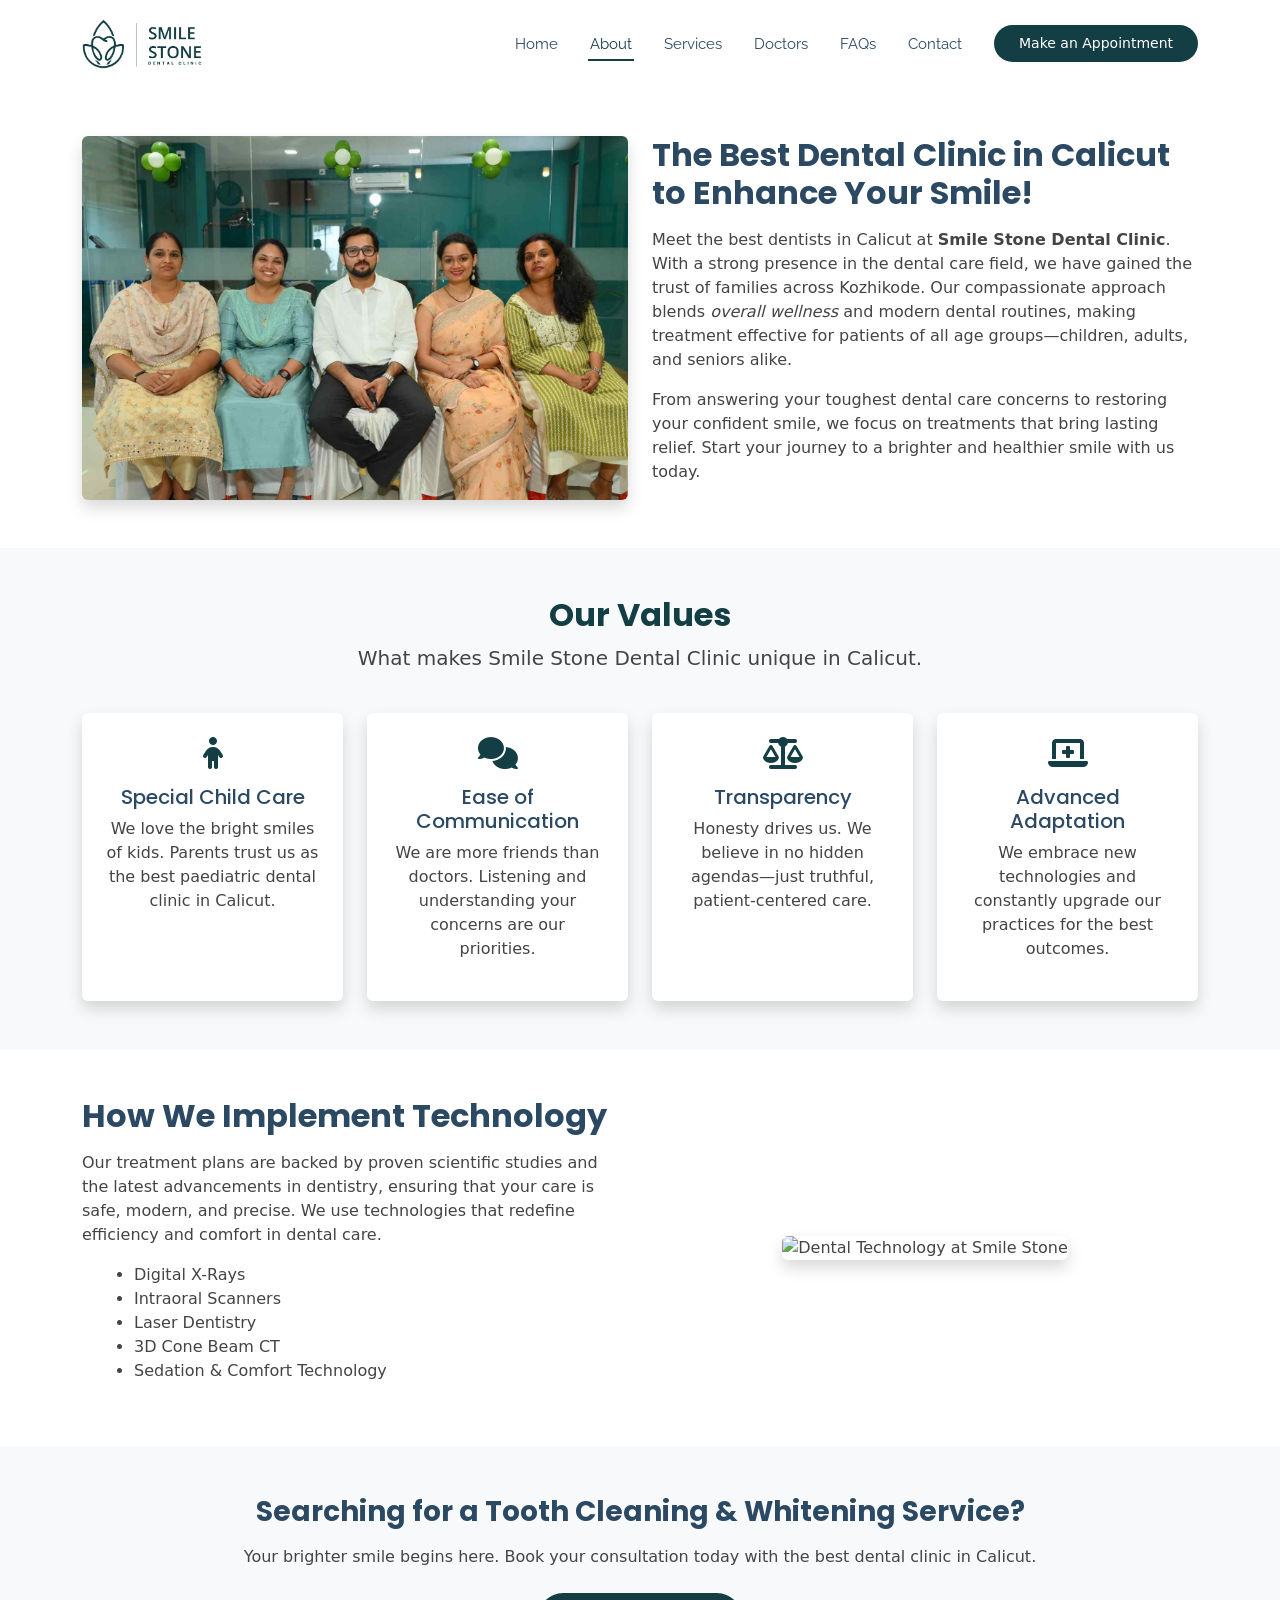
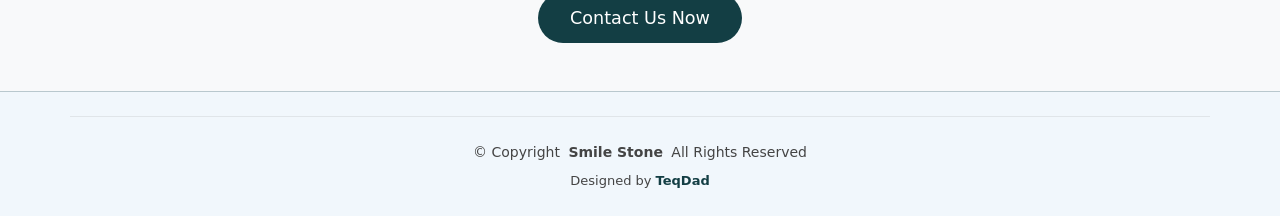
==== about.html @ ece55073 "initial commit" ====
<!DOCTYPE html>
<html lang="en">

<head>
  <title>About Us | Smile Stone Dental Clinic - Best Dentists in Calicut</title>
  <meta charset="utf-8">
  <meta content="width=device-width, initial-scale=1.0" name="viewport">
  <meta name="description"
    content="Smile Stone Dental Clinic in Calicut is the best dental clinic to enhance your smile. Our expert dentists specialize in pediatric dentistry, cosmetic dentistry, root canals, implants, and advanced treatments with modern technology.">
  <meta name="keywords"
    content="Best Dental Clinic in Calicut, Pediatric Dentistry Calicut, Smile Stone Dental Clinic, Dentists in Kozhikode, Cosmetic Dentistry Calicut">

  <!-- Favicons -->
  <link href="assets/img/SMILE STONE LOGO .png" rel="icon">
  <link href="assets/img/SMILE STONE LOGO .png" rel="apple-touch-icon">

  <!-- Fonts -->
  <link href="https://fonts.googleapis.com" rel="preconnect">
  <link href="https://fonts.gstatic.com" rel="preconnect" crossorigin>
  <link
    href="https://fonts.googleapis.com/css2?family=Poppins:wght@300;400;500;600;700&family=Raleway:wght@400;600;700&display=swap"
    rel="stylesheet">

  <!-- Vendor CSS -->
  <link href="assets/vendor/bootstrap/css/bootstrap.min.css" rel="stylesheet">
  <link href="assets/vendor/bootstrap-icons/bootstrap-icons.css" rel="stylesheet">
  <link href="assets/vendor/aos/aos.css" rel="stylesheet">
  <link href="assets/vendor/fontawesome-free/css/all.min.css" rel="stylesheet">
  <link href="assets/vendor/glightbox/css/glightbox.min.css" rel="stylesheet">
  <link href="assets/vendor/swiper/swiper-bundle.min.css" rel="stylesheet">

  <!-- Main CSS -->
  <link href="assets/css/main.css" rel="stylesheet">

</head>

<body class="about-page">

  <!-- Header -->
  <header id="header" class="header sticky-top">
    <div class="branding d-flex align-items-center">
      <div class="container position-relative d-flex align-items-center justify-content-between">
        <a href="index.html" class="logo d-flex align-items-center me-auto">
          <img src="assets/img/SMILESTONELOGOColouredV.jpg" alt="Smile Stone Logo" style="width: 120px; height: auto;">
        </a>
        <nav id="navmenu" class="navmenu">
          <ul>
            <li><a href="index.html">Home</a></li>
            <li><a href="about.html" class="active">About</a></li>
            <li><a href="services.html">Services</a></li>
            <li><a href="doctors.html">Doctors</a></li>
            <li><a href="faq.html">FAQs</a></li>
            <li><a href="contact.html">Contact</a></li>
          </ul>
          <i class="mobile-nav-toggle d-xl-none bi bi-list"></i>
        </nav>
        <a class="cta-btn d-none d-sm-block"
          href="https://practice.hypha.care/branch-catalogue?branch=408&org=365" target="_blank">Make an
          Appointment</a>
      </div>
    </div>
  </header>
  <!-- End Header -->

  <main class="main">

    <!-- About Section -->
    <section id="about" class="about section py-5">
      <div class="container">
        <div class="row gy-4 align-items-center">

          <div class="col-lg-6" data-aos="fade-up" data-aos-delay="100">
            <img src="assets/img/about.jpg" class="img-fluid rounded shadow" alt="About Smile Stone Dental Clinic">
          </div>

          <div class="col-lg-6" data-aos="fade-up" data-aos-delay="200">
            <h2 class="fw-bold mb-3">The Best Dental Clinic in Calicut to Enhance Your Smile!</h2>
            <p>
              Meet the best dentists in Calicut at <b>Smile Stone Dental Clinic</b>. With a strong presence in the dental
              care field, we have gained the trust of families across Kozhikode. Our compassionate approach blends
              <i>overall wellness</i> and modern dental routines, making treatment effective for patients of all age
              groups—children, adults, and seniors alike.
            </p>
            <p>
              From answering your toughest dental care concerns to restoring your confident smile, we focus on treatments
              that bring lasting relief. Start your journey to a brighter and healthier smile with us today.
            </p>
          </div>

        </div>
      </div>
    </section>
    <!-- /About Section -->

    <!-- Our Values -->
    <section id="values" class="values section py-5 bg-light">
      <div class="container">
        <div class="row mb-4 text-center">
          <div class="col-12">
            <h2 class="fw-bold accent-text">Our Values</h2>
            <p class="lead">What makes Smile Stone Dental Clinic unique in Calicut.</p>
          </div>
        </div>

        <div class="row g-4">
          <div class="col-md-6 col-lg-3">
            <div class="p-4 bg-white rounded shadow h-100 text-center">
              <i class="fa-solid fa-child mb-3 fs-2 accent-text"></i>
              <h5>Special Child Care</h5>
              <p>We love the bright smiles of kids. Parents trust us as the best paediatric dental clinic in Calicut.</p>
            </div>
          </div>

          <div class="col-md-6 col-lg-3">
            <div class="p-4 bg-white rounded shadow h-100 text-center">
              <i class="fa-solid fa-comments mb-3 fs-2 accent-text"></i>
              <h5>Ease of Communication</h5>
              <p>We are more friends than doctors. Listening and understanding your concerns are our priorities.</p>
            </div>
          </div>

          <div class="col-md-6 col-lg-3">
            <div class="p-4 bg-white rounded shadow h-100 text-center">
              <i class="fa-solid fa-scale-balanced mb-3 fs-2 accent-text"></i>
              <h5>Transparency</h5>
              <p>Honesty drives us. We believe in no hidden agendas—just truthful, patient-centered care.</p>
            </div>
          </div>

          <div class="col-md-6 col-lg-3">
            <div class="p-4 bg-white rounded shadow h-100 text-center">
              <i class="fa-solid fa-laptop-medical mb-3 fs-2 accent-text"></i>
              <h5>Advanced Adaptation</h5>
              <p>We embrace new technologies and constantly upgrade our practices for the best outcomes.</p>
            </div>
          </div>
        </div>
      </div>
    </section>
    <!-- /Our Values -->

    <!-- Technology Section -->
    <section id="technology" class="technology section py-5">
      <div class="container">
        <div class="row align-items-center">
          <div class="col-lg-6" data-aos="fade-right">
            <h2 class="fw-bold mb-3">How We Implement Technology</h2>
            <p>
              Our treatment plans are backed by proven scientific studies and the latest advancements in dentistry,
              ensuring that your care is safe, modern, and precise. We use technologies that redefine efficiency and
              comfort in dental care.
            </p>
            <ul style="list-style-type: disc; margin-left:20px;">
              <li>Digital X-Rays</li>
              <li>Intraoral Scanners</li>
              <li>Laser Dentistry</li>
              <li>3D Cone Beam CT</li>
              <li>Sedation & Comfort Technology</li>
            </ul>
          </div>
          <div class="col-lg-6 text-center" data-aos="fade-left">
            <img src="assets/img/technology-dentistry.jpg" class="img-fluid rounded shadow"
              alt="Dental Technology at Smile Stone">
          </div>
        </div>
      </div>
    </section>
    <!-- /Technology Section -->

    <!-- CTA -->
    <section id="cta" class="cta section bg-light py-5 text-center">
      <div class="container">
        <h3 class="fw-bold mb-3">Searching for a Tooth Cleaning & Whitening Service?</h3>
        <p class="mb-4">Your brighter smile begins here. Book your consultation today with the best dental clinic in Calicut.</p>
        <a href="contact.html" class="btn hero-btn btn-lg">Contact Us Now</a>
      </div>
    </section>
    <!-- /CTA -->

  </main>

  <!-- Footer -->
  <footer id="footer" class="footer light-background">
    <div class="container copyright text-center mt-4">
      <p>© <span>Copyright</span> <strong class="px-1 sitename">Smile Stone</strong> <span>All Rights Reserved</span>
      </p>
      <div class="credits">Designed by <a href="https://teqdad.com/" target="_blank"><b>TeqDad</b></a></div>
    </div>
  </footer>

  <!-- Vendor JS -->
  <script src="assets/vendor/bootstrap/js/bootstrap.bundle.min.js"></script>
  <script src="assets/vendor/aos/aos.js"></script>
  <script src="assets/vendor/glightbox/js/glightbox.min.js"></script>
  <script src="assets/vendor/swiper/swiper-bundle.min.js"></script>
  <script src="assets/js/main.js"></script>

</body>

</html>
---- assets/css/main.css ----
/**
* Template Name: Smile_Stone
* Author: https://teqdad.com/

*/

/* Fonts */
:root {
  --default-font: "Roboto",  system-ui, -apple-system, "Segoe UI", Roboto, "Helvetica Neue", Arial, "Noto Sans", "Liberation Sans", sans-serif, "Apple Color Emoji", "Segoe UI Emoji", "Segoe UI Symbol", "Noto Color Emoji";
  --heading-font: "Poppins",  sans-serif;
  --nav-font: "Raleway",  sans-serif;
}

/* Global Colors - The following color variables are used throughout the website. Updating them here will change the color scheme of the entire website */
:root { 
  --background-color: #ffffff; /* Background color for the entire website, including individual sections */
  --default-color: #444444; /* Default color used for the majority of the text content across the entire website */
  --heading-color: #2c4964; /* Color for headings, subheadings and title throughout the website */
  --accent-color: #133e44; /* Accent color that represents your brand on the website. It's used for buttons, links, and other elements that need to stand out */
  --surface-color: #ffffff; /* The surface color is used as a background of boxed elements within sections, such as cards, icon boxes, or other elements that require a visual separation from the global background. */
  --contrast-color: #ffffff; /* Contrast color for text, ensuring readability against backgrounds of accent, heading, or default colors. */
}

/* Nav Menu Colors - The following color variables are used specifically for the navigation menu. They are separate from the global colors to allow for more customization options */
:root {
  --nav-color: #2c4964;  /* The default color of the main navmenu links */
  --nav-hover-color: #133e44; /* Applied to main navmenu links when they are hovered over or active */
  --nav-mobile-background-color: #ffffff; /* Used as the background color for mobile navigation menu */
  --nav-dropdown-background-color: #ffffff; /* Used as the background color for dropdown items that appear when hovering over primary navigation items */
  --nav-dropdown-color: #2c4964; /* Used for navigation links of the dropdown items in the navigation menu. */
  --nav-dropdown-hover-color: #133e44; /* Similar to --nav-hover-color, this color is applied to dropdown navigation links when they are hovered over. */
}

/* Color Presets - These classes override global colors when applied to any section or element, providing reuse of the sam color scheme. */

.light-background {
  --background-color: #f1f7fc;
  --surface-color: #ffffff;
}

.dark-background {
  --background-color: #060606;
  --default-color: #ffffff;
  --heading-color: #ffffff;
  --surface-color: #252525;
  --contrast-color: #ffffff;
}

/* Smooth scroll */
:root {
  scroll-behavior: smooth;
}

/*--------------------------------------------------------------
# General Styling & Shared Classes
--------------------------------------------------------------*/
body {
  color: var(--default-color);
  background-color: var(--background-color);
  font-family: var(--default-font);
}

a {
  color: var(--accent-color);
  text-decoration: none;
  transition: 0.3s;
}

a:hover {
  color: color-mix(in srgb, var(--accent-color), transparent 25%);
  text-decoration: none;
}

h1,
h2,
h3,
h4,
h5,
h6 {
  color: var(--heading-color);
  font-family: var(--heading-font);
}

/* Pulsating Play Button
------------------------------*/
.pulsating-play-btn {
  width: 94px;
  height: 94px;
  background: radial-gradient(var(--accent-color) 50%, color-mix(in srgb, var(--accent-color), transparent 75%) 52%);
  border-radius: 50%;
  display: block;
  position: relative;
  overflow: hidden;
}

.pulsating-play-btn:before {
  content: "";
  position: absolute;
  width: 120px;
  height: 120px;
  animation-delay: 0s;
  animation: pulsate-play-btn 2s;
  animation-direction: forwards;
  animation-iteration-count: infinite;
  animation-timing-function: steps;
  opacity: 1;
  border-radius: 50%;
  border: 5px solid color-mix(in srgb, var(--accent-color), transparent 30%);
  top: -15%;
  left: -15%;
  background: rgba(198, 16, 0, 0);
}

.pulsating-play-btn:after {
  content: "";
  position: absolute;
  left: 50%;
  top: 50%;
  transform: translateX(-40%) translateY(-50%);
  width: 0;
  height: 0;
  border-top: 10px solid transparent;
  border-bottom: 10px solid transparent;
  border-left: 15px solid #fff;
  z-index: 100;
  transition: all 400ms cubic-bezier(0.55, 0.055, 0.675, 0.19);
}

.pulsating-play-btn:hover:before {
  content: "";
  position: absolute;
  left: 50%;
  top: 50%;
  transform: translateX(-40%) translateY(-50%);
  width: 0;
  height: 0;
  border: none;
  border-top: 10px solid transparent;
  border-bottom: 10px solid transparent;
  border-left: 15px solid #fff;
  z-index: 200;
  animation: none;
  border-radius: 0;
}

.pulsating-play-btn:hover:after {
  border-left: 15px solid var(--accent-color);
  transform: scale(20);
}

@keyframes pulsate-play-btn {
  0% {
    transform: scale(0.6, 0.6);
    opacity: 1;
  }

  100% {
    transform: scale(1, 1);
    opacity: 0;
  }
}

/* PHP Email Form Messages
------------------------------*/
.php-email-form .error-message {
  display: none;
  background: #df1529;
  color: #ffffff;
  text-align: left;
  padding: 15px;
  margin-bottom: 24px;
  font-weight: 600;
}

.php-email-form .sent-message {
  display: none;
  color: #ffffff;
  background: #059652;
  text-align: center;
  padding: 15px;
  margin-bottom: 24px;
  font-weight: 600;
}

.php-email-form .loading {
  display: none;
  background: var(--surface-color);
  text-align: center;
  padding: 15px;
  margin-bottom: 24px;
}

.php-email-form .loading:before {
  content: "";
  display: inline-block;
  border-radius: 50%;
  width: 24px;
  height: 24px;
  margin: 0 10px -6px 0;
  border: 3px solid var(--accent-color);
  border-top-color: var(--surface-color);
  animation: php-email-form-loading 1s linear infinite;
}

@keyframes php-email-form-loading {
  0% {
    transform: rotate(0deg);
  }

  100% {
    transform: rotate(360deg);
  }
}

/*--------------------------------------------------------------
# Global Header
--------------------------------------------------------------*/
.header {
  color: var(--default-color);
  transition: all 0.5s;
  z-index: 997;
  background-color: var(--background-color);
}

.header .topbar {
  background-color: var(--accent-color);
  height: 40px;
  padding: 0;
  font-size: 14px;
  transition: all 0.5s;
}

.header .topbar .contact-info i {
  font-style: normal;
  color: var(--contrast-color);
}

.header .topbar .contact-info i a,
.header .topbar .contact-info i span {
  padding-left: 5px;
  color: var(--contrast-color);
}

@media (max-width: 575px) {

  .header .topbar .contact-info i a,
  .header .topbar .contact-info i span {
    font-size: 13px;
  }
}

.header .topbar .contact-info i a {
  line-height: 0;
  transition: 0.3s;
}

.header .topbar .contact-info i a:hover {
  color: var(--contrast-color);
  text-decoration: underline;
}

.header .topbar .social-links a {
  color: color-mix(in srgb, var(--contrast-color), transparent 40%);
  line-height: 0;
  transition: 0.3s;
  margin-left: 20px;
}

.header .topbar .social-links a:hover {
  color: var(--contrast-color);
}

.header .branding {
  min-height: 60px;
  padding: 10px 0;/
}

.header .logo {
  line-height: 1;
}

.header .logo img {
  max-height: auto;
  margin-right: 8px;
}

.header .logo h1 {
  font-size: 30px;
  margin: 0;
  font-weight: 700;
  color: var(--heading-color);
}

.header .cta-btn,
.header .cta-btn:focus {
  color: var(--contrast-color);
  background: var(--accent-color);
  font-size: 14px;
  padding: 8px 25px;
  margin: 0 0 0 30px;
  border-radius: 50px;
  transition: 0.3s;
}

.header .cta-btn:hover,
.header .cta-btn:focus:hover {
  color: var(--contrast-color);
  background: color-mix(in srgb, var(--accent-color), transparent 15%);
}

@media (max-width: 1200px) {
  .header .logo {
    order: 1;
  }

  .header .cta-btn {
    order: 2;
    margin: 0 15px 0 0;
    padding: 6px 15px;
  }

  .header .navmenu {
    order: 3;
  }
}

@media (max-width: 768px) {
  .mobile-fixed-btn {
    position: fixed;
    left: 10px;
    bottom: 20px;
    z-index: 1000;
    background-color: #ff5722; /* Change to match your theme */
    color: white;
    padding: 10px 20px;
    border-radius: 5px;
    text-align: center;
    font-weight: bold;
    box-shadow: 0 4px 6px rgba(0, 0, 0, 0.2);
  }
}

.scrolled .header {
  box-shadow: 0px 0 18px rgba(0, 0, 0, 0.1);
}

.scrolled .header .topbar {
  height: 0;
  visibility: hidden;
  overflow: hidden;
}

/*--------------------------------------------------------------
# Navigation Menu
--------------------------------------------------------------*/
/* Desktop Navigation */
@media (min-width: 1200px) {
  .navmenu {
    padding: 0;
  }

  .navmenu ul {
    margin: 0;
    padding: 0;
    display: flex;
    list-style: none;
    align-items: center;
  }

  .navmenu li {
    position: relative;
  }

  .navmenu>ul>li {
    white-space: nowrap;
    padding: 15px 14px;
  }

  .navmenu>ul>li:last-child {
    padding-right: 0;
  }

  .navmenu a,
  .navmenu a:focus {
    color: var(--nav-color);
    font-size: 15px;
    padding: 0 2px;
    font-family: var(--nav-font);
    font-weight: 400;
    display: flex;
    align-items: center;
    justify-content: space-between;
    white-space: nowrap;
    transition: 0.3s;
    position: relative;
  }

  .navmenu a i,
  .navmenu a:focus i {
    font-size: 12px;
    line-height: 0;
    margin-left: 5px;
    transition: 0.3s;
  }

  .navmenu>ul>li>a:before {
    content: "";
    position: absolute;
    width: 100%;
    height: 2px;
    bottom: -6px;
    left: 0;
    background-color: var(--nav-hover-color);
    visibility: hidden;
    width: 0px;
    transition: all 0.3s ease-in-out 0s;
  }

  .navmenu a:hover:before,
  .navmenu li:hover>a:before,
  .navmenu .active:before {
    visibility: visible;
    width: 100%;
  }

  .navmenu li:hover>a,
  .navmenu .active,
  .navmenu .active:focus {
    color: var(--nav-hover-color);
  }

  .navmenu .dropdown ul {
    margin: 0;
    padding: 10px 0;
    background: var(--nav-dropdown-background-color);
    display: block;
    position: absolute;
    visibility: hidden;
    left: 14px;
    top: 130%;
    opacity: 0;
    transition: 0.3s;
    border-radius: 4px;
    z-index: 99;
    box-shadow: 0px 0px 30px rgba(0, 0, 0, 0.1);
  }

  .navmenu .dropdown ul li {
    min-width: 200px;
  }

  .navmenu .dropdown ul a {
    padding: 10px 20px;
    font-size: 15px;
    text-transform: none;
    color: var(--nav-dropdown-color);
  }

  .navmenu .dropdown ul a i {
    font-size: 12px;
  }

  .navmenu .dropdown ul a:hover,
  .navmenu .dropdown ul .active:hover,
  .navmenu .dropdown ul li:hover>a {
    color: var(--nav-dropdown-hover-color);
  }

  .navmenu .dropdown:hover>ul {
    opacity: 1;
    top: 100%;
    visibility: visible;
  }

  .navmenu .dropdown .dropdown ul {
    top: 0;
    left: -90%;
    visibility: hidden;
  }

  .navmenu .dropdown .dropdown:hover>ul {
    opacity: 1;
    top: 0;
    left: -100%;
    visibility: visible;
  }
}

/* Mobile Navigation */
@media (max-width: 1199px) {
  .mobile-nav-toggle {
    color: var(--nav-color);
    font-size: 28px;
    line-height: 0;
    margin-right: 10px;
    cursor: pointer;
    transition: color 0.3s;
  }

  .navmenu {
    padding: 0;
    z-index: 9997;
  }

  .navmenu ul {
    display: none;
    list-style: none;
    position: absolute;
    inset: 60px 20px 20px 20px;
    padding: 10px 0;
    margin: 0;
    border-radius: 6px;
    background-color: var(--nav-mobile-background-color);
    border: 1px solid color-mix(in srgb, var(--default-color), transparent 90%);
    box-shadow: none;
    overflow-y: auto;
    transition: 0.3s;
    z-index: 9998;
  }

  .navmenu a,
  .navmenu a:focus {
    color: var(--nav-dropdown-color);
    padding: 10px 20px;
    font-family: var(--nav-font);
    font-size: 17px;
    font-weight: 500;
    display: flex;
    align-items: center;
    justify-content: space-between;
    white-space: nowrap;
    transition: 0.3s;
  }

  .navmenu a i,
  .navmenu a:focus i {
    font-size: 12px;
    line-height: 0;
    margin-left: 5px;
    width: 30px;
    height: 30px;
    display: flex;
    align-items: center;
    justify-content: center;
    border-radius: 50%;
    transition: 0.3s;
    background-color: color-mix(in srgb, var(--accent-color), transparent 90%);
  }

  .navmenu a i:hover,
  .navmenu a:focus i:hover {
    background-color: var(--accent-color);
    color: var(--contrast-color);
  }

  .navmenu a:hover,
  .navmenu .active,
  .navmenu .active:focus {
    color: var(--nav-dropdown-hover-color);
  }

  .navmenu .active i,
  .navmenu .active:focus i {
    background-color: var(--accent-color);
    color: var(--contrast-color);
    transform: rotate(180deg);
  }

  .navmenu .dropdown ul {
    position: static;
    display: none;
    z-index: 99;
    padding: 10px 0;
    margin: 10px 20px;
    background-color: var(--nav-dropdown-background-color);
    transition: all 0.5s ease-in-out;
  }

  .navmenu .dropdown ul ul {
    background-color: rgba(33, 37, 41, 0.1);
  }

  .navmenu .dropdown>.dropdown-active {
    display: block;
    background-color: rgba(33, 37, 41, 0.03);
  }

  .mobile-nav-active {
    overflow: hidden;
  }

  .mobile-nav-active .mobile-nav-toggle {
    color: #fff;
    position: absolute;
    font-size: 32px;
    top: 15px;
    right: 15px;
    margin-right: 0;
    z-index: 9999;
  }

  .mobile-nav-active .navmenu {
    position: fixed;
    overflow: hidden;
    inset: 0;
    background: rgba(33, 37, 41, 0.8);
    transition: 0.3s;
  }

  .mobile-nav-active .navmenu>ul {
    display: block;
  }
}

/*--------------------------------------------------------------
# Global Footer
--------------------------------------------------------------*/
.footer {
  color: var(--default-color);
  background-color: var(--background-color);
  border-top: 1px solid color-mix(in srgb, var(--accent-color), transparent 75%);
  font-size: 14px;
  position: relative;
}

.footer .footer-top {
  padding-top: 50px;
}

.footer .footer-about .logo {
  line-height: 1;
  margin-bottom: 25px;
}

.footer .footer-about .logo img {
  max-height: 40px;
  margin-right: 6px;
}

.footer .footer-about .logo span {
  color: var(--heading-color);
  font-family: var(--heading-font);
  font-size: 26px;
  font-weight: 700;
  letter-spacing: 1px;
}

.footer .footer-about p {
  font-size: 14px;
  font-family: var(--heading-font);
}

.footer .social-links a {
  display: flex;
  align-items: center;
  justify-content: center;
  width: 40px;
  height: 40px;
  border-radius: 50%;
  border: 1px solid color-mix(in srgb, var(--default-color), transparent 50%);
  font-size: 16px;
  color: color-mix(in srgb, var(--default-color), transparent 20%);
  margin-right: 10px;
  transition: 0.3s;
}

.footer .social-links a:hover {
  color: var(--accent-color);
  border-color: var(--accent-color);
}

.footer h4 {
  font-size: 16px;
  font-weight: bold;
  position: relative;
  padding-bottom: 12px;
}

.footer .footer-links {
  margin-bottom: 30px;
}

.footer .footer-links ul {
  list-style: none;
  padding: 0;
  margin: 0;
}

.footer .footer-links ul i {
  padding-right: 2px;
  font-size: 12px;
  line-height: 0;
}

.footer .footer-links ul li {
  padding: 10px 0;
  display: flex;
  align-items: center;
}

.footer .footer-links ul li:first-child {
  padding-top: 0;
}

.footer .footer-links ul a {
  color: color-mix(in srgb, var(--default-color), transparent 30%);
  display: inline-block;
  line-height: 1;
}

.footer .footer-links ul a:hover {
  color: var(--accent-color);
}

.footer .footer-contact p {
  margin-bottom: 5px;
}

.footer .copyright {
  padding-top: 25px;
  padding-bottom: 25px;
  border-top: 1px solid color-mix(in srgb, var(--default-color), transparent 90%);
}

.footer .copyright p {
  margin-bottom: 0;
}

.footer .credits {
  margin-top: 8px;
  font-size: 13px;
}

/*--------------------------------------------------------------
# Preloader
--------------------------------------------------------------*/
#preloader {
  position: fixed;
  inset: 0;
  z-index: 999999;
  overflow: hidden;
  background: var(--background-color);
  transition: all 0.6s ease-out;
}

#preloader:before {
  content: "";
  position: fixed;
  top: calc(50% - 30px);
  left: calc(50% - 30px);
  border: 6px solid #ffffff;
  border-color: var(--accent-color) transparent var(--accent-color) transparent;
  border-radius: 50%;
  width: 60px;
  height: 60px;
  animation: animate-preloader 1.5s linear infinite;
}

@keyframes animate-preloader {
  0% {
    transform: rotate(0deg);
  }

  100% {
    transform: rotate(360deg);
  }
}

/*--------------------------------------------------------------
# Scroll Top Button
--------------------------------------------------------------*/
.scroll-top {
  position: fixed;
  visibility: hidden;
  opacity: 0;
  right: 15px;
  bottom: 15px;
  z-index: 99999;
  background-color: var(--accent-color);
  width: 40px;
  height: 40px;
  border-radius: 4px;
  transition: all 0.4s;
}

.scroll-top i {
  font-size: 24px;
  color: var(--contrast-color);
  line-height: 0;
}

.scroll-top:hover {
  background-color: color-mix(in srgb, var(--accent-color), transparent 20%);
  color: var(--contrast-color);
}

.scroll-top.active {
  visibility: visible;
  opacity: 1;
}

/*--------------------------------------------------------------
# Disable aos animation delay on mobile devices
--------------------------------------------------------------*/
@media screen and (max-width: 768px) {
  [data-aos-delay] {
    transition-delay: 0 !important;
  }
}

/* flaoting section */
.floating-button {
  position: fixed;
  bottom: 15px;
  right: 20px;
  background: linear-gradient(45deg, #4c7474, #133e44) !important;
  color: white;
  padding: 12px 20px;
  border-radius: 30px;
  box-shadow: 0px 4px 6px rgba(0, 0, 0, 0.2);
  text-decoration: none;
  font-size: 14px;
  font-weight: bold;
  display: none;
  z-index: 1000;
}



.floating-button:focus,
.floating-button:active,
.floating-button:hover {
  color: white !important;
}


@media screen and (max-width: 768px) {
  .floating-button {
    display: block;
  }
}

/*--------------------------------------------------------------
# Global Page Titles & Breadcrumbs
--------------------------------------------------------------*/
.page-title {
  color: var(--default-color);
  background-color: var(--background-color);
  position: relative;
}

.page-title .heading {
  padding: 80px 0;
  border-top: 1px solid color-mix(in srgb, var(--accent-color), transparent 80%);
}

.page-title .heading h1 {
  font-size: 38px;
  font-weight: 700;
}

.page-title nav {
  background-color: color-mix(in srgb, var(--accent-color), transparent 94%);
  padding: 20px 0;
}

.page-title nav ol {
  display: flex;
  flex-wrap: wrap;
  list-style: none;
  margin: 0;
  font-size: 16px;
  font-weight: 600;
}

.page-title nav ol li+li {
  padding-left: 10px;
}

.page-title nav ol li+li::before {
  content: "/";
  display: inline-block;
  padding-right: 10px;
  color: color-mix(in srgb, var(--default-color), transparent 70%);
}

/*--------------------------------------------------------------
# Global Sections
--------------------------------------------------------------*/
section,
.section {
  color: var(--default-color);
  background-color: var(--background-color);
  padding: 60px 0;
  scroll-margin-top: 72px;
  overflow: clip;
}

@media (max-width: 1199px) {

  section,
  .section {
    scroll-margin-top: 60px;
  }
}

/*--------------------------------------------------------------
# Global Section Titles
--------------------------------------------------------------*/
.section-title {
  text-align: center;
  padding-bottom: 60px;
  position: relative;
}

.section-title h2 {
  font-size: 32px;
  font-weight: 500;
  margin-bottom: 20px;
  padding-bottom: 20px;
  position: relative;
}

.section-title h2:before {
  content: "";
  position: absolute;
  display: block;
  width: 160px;
  height: 1px;
  background: color-mix(in srgb, var(--default-color), transparent 60%);
  left: 0;
  right: 0;
  bottom: 1px;
  margin: auto;
}

.section-title h2::after {
  content: "";
  position: absolute;
  display: block;
  width: 60px;
  height: 3px;
  background: var(--accent-color);
  left: 0;
  right: 0;
  bottom: 0;
  margin: auto;
}

.section-title p {
  margin-bottom: 0;
}

/*--------------------------------------------------------------
# Hero Section
/*--------------------------------------------------------------
# Hero Section (New Layout, Green Accent)
--------------------------------------------------------------*/
.hero {
  width: 100%;
  min-height: calc(100vh - 112px);
  padding: 80px 0;
  display: flex;
  align-items: center;
  justify-content: center;
  position: relative;
  overflow: hidden;
  background-color: var(--background-color);
}

.hero img {
  position: static;
  width: 100%;
  height: auto;
  object-fit: contain;
  z-index: 1;
  display: block;
}

.hero .container {
  z-index: 3;
}

.hero .welcome h2 {
  margin: 0 0 10px 0;
  font-size: 2.5rem;
  font-weight: 700;
  color: var(--contrast-color);
  background: var(--accent-color);
  padding: 0.5rem 1rem;
  border-radius: 8px;
  display: inline-block;
}

.hero .welcome h3 {
  font-size: 2rem;
  font-weight: 600;
  margin-bottom: 18px;
  color: var(--contrast-color);
  background: var(--accent-color);
  padding: 0.4rem 1rem;
  border-radius: 8px;
  display: inline-block;
}

.hero .welcome p {
  font-size: 1.35rem;
  margin-bottom: 24px;
}

.hero-btn {
  background: var(--accent-color);
  color: var(--contrast-color);
  border: none;
  border-radius: 50px;
  padding: 12px 32px;
  font-size: 1.1rem;
  transition: background 0.3s;
}

.hero-btn:hover {
  background: color-mix(in srgb, var(--accent-color), transparent 15%);
  color: var(--contrast-color);
}

.hero .content {
  margin-top: 40px;
}

/* Why Box and Icon Box - keep green accent */
.hero .content .why-box {
  color: var(--contrast-color);
  background: var(--accent-color);
  padding: 30px;
  border-radius: 4px;
}

.hero .content .why-box h3 {
  color: var(--contrast-color);
  font-weight: 700;
  font-size: 2rem;
  margin-bottom: 30px;
}

.hero .content .why-box p {
  margin-bottom: 30px;
}

.hero .content .why-box .more-btn {
  color: var(--contrast-color);
  background: color-mix(in srgb, var(--contrast-color), transparent 80%);
  display: inline-block;
  padding: 6px 30px 8px 30px;
  border-radius: 50px;
  transition: all ease-in-out 0.4s;
}

.hero .content .why-box .more-btn i {
  font-size: 14px;
}

.hero .content .why-box .more-btn:hover {
  background: var(--surface-color);
  color: var(--accent-color);
}

.hero .content .icon-box {
  text-align: center;
  border-radius: 10px;
  background: color-mix(in srgb, var(--surface-color), transparent 20%);
  box-shadow: 0px 2px 15px rgba(0, 0, 0, 0.1);
  padding: 40px 30px;
  width: 100%;
}

.hero .content .icon-box i {
  font-size: 40px;
  color: var(--accent-color);
}

.hero .content .icon-box h4 {
  font-size: 20px;
  font-weight: 700;
  margin: 10px 0 20px 0;
}

.hero .content .icon-box p {
  font-size: 15px;
  color: color-mix(in srgb, var(--default-color), transparent 30%);
}

.accent-text {
  color: var(--accent-color) !important;
}

/* Responsive adjustments */
@media (max-width: 992px) {
  .hero {
    padding: 40px 0;
    min-height: unset;
  }
  .hero .welcome h2 {
    font-size: 2rem;
    padding: 0.4rem 0.7rem;
  }
  .hero .welcome h3 {
    font-size: 1.3rem;
    padding: 0.3rem 0.7rem;
  }
  .hero .welcome p {
    font-size: 1.1rem;
  }
  .hero .content .why-box h3 {
    font-size: 1.3rem;
  }
}

@media (max-width: 767px) {
  .hero {
    padding: 24px 0;
    flex-direction: column;
  }
  .hero img {
    display: none !important;
  }
  .hero .welcome h2,
  .hero .welcome h3 {
    font-size: 1.2rem;
    padding: 0.2rem 0.5rem;
  }
  .hero .welcome p {
    font-size: 1rem;
    margin-bottom: 16px;
  }
  .hero-btn {
    font-size: 1rem;
    padding: 10px 24px;
  }
}
/* Banner 2 Section */
#banner2-data {
  background: #fff;
  padding: 60px 0;
}

#banner2-data .row.align-items-center {
  background: #fff;
  border-radius: 16px;
  box-shadow: 0 4px 24px rgba(0,0,0,0.08);
  padding: 32px 24px;
  margin-bottom: 32px;
}

#banner2-data h2,
#banner2-data .accent-text {
  color: var(--accent-color);
}

#banner2-data p {
  color: var(--default-color);
}

#banner2-data .btn {
  background: var(--accent-color);
  color: var(--contrast-color);
  border-radius: 50px;
  font-weight: 600;
  border: none;
  transition: background 0.3s;
}

#banner2-data .btn:hover {
  background: color-mix(in srgb, var(--accent-color), transparent 15%);
  color: var(--contrast-color);
}

/* Data Highlights */
#banner2-data .accent-text {
  color: var(--accent-color) !important;
  font-size: 2rem;
  font-weight: 700;
}

#banner2-data .p-3.bg-white {
  border-radius: 12px;
  box-shadow: 0 2px 12px rgba(0,0,0,0.07);
  margin-bottom: 16px;
  background: #fff;
}

/* Informative Section */
#info-reviews {
  background: #fff;
  padding: 60px 0;
}

#info-reviews .row.align-items-center {
  background: #fff;
  border-radius: 16px;
  box-shadow: 0 4px 24px rgba(0,0,0,0.08);
  padding: 32px 24px;
  margin-bottom: 32px;
}

#info-reviews h2,
#info-reviews h5 {
  color: var(--accent-color);
}

#info-reviews p,
#info-reviews ul {
  color: var(--default-color);
}

#info-reviews ul {
  padding-left: 20px;
}

#info-reviews img {
  border-radius: 12px;
  box-shadow: 0 2px 12px rgba(0,0,0,0.07);
  background: #fff;
}

/* Review Cards */
#info-reviews .row > .col-md-6 > .p-4 {
  background: #fff;
  color: var(--default-color);
  border-radius: 12px;
  box-shadow: 0 2px 12px rgba(0,0,0,0.07);
  margin-bottom: 16px;
  border: 1px solid color-mix(in srgb, var(--accent-color), transparent 80%);
}

#info-reviews h5 {
  font-size: 1.2rem;
  font-weight: 700;
  margin-bottom: 10px;
  color: var(--accent-color);
}

/* Responsive adjustments */
@media (max-width: 992px) {
  #banner2-data .row.align-items-center,
  #info-reviews .row.align-items-center {
    padding: 18px 8px;
  }
}

@media (max-width: 767px) {
  #banner2-data,
  #info-reviews {
    padding: 24px 0;
  }
  #banner2-data .row.align-items-center,
  #info-reviews .row.align-items-center {
    border-radius: 8px;
    padding: 12px 4px;
  }
  #info-reviews .row > .col-md-6 > .p-4 {
    border-radius: 8px;
    padding: 12px 8px;
  }
  #banner2-data .accent-text {
    font-size: 1.3rem;
  }
}
.service-card {
  background: #fff;
  border-radius: 1rem;
  box-shadow: 0 2px 12px rgba(0,0,0,0.07);
  border: 1px solid color-mix(in srgb, var(--accent-color), transparent 90%);
  transition: box-shadow 0.3s;
  height: 100%;
  display: flex;
  flex-direction: column;
  justify-content: flex-start;
}
.service-card:hover {
  box-shadow: 0 4px 24px rgba(19,62,68,0.12);
}
.accent-text {
  color: var(--accent-color) !important;
}
@media (max-width: 992px) {
  .service-card {
    padding: 1.2rem;
    margin-bottom: 1rem;
  }
}
@media (max-width: 767px) {
  #services {
    padding: 24px 0;
  }
  .service-card {
    border-radius: 0.7rem;
    padding: 1rem;
    margin-bottom: 1rem;
  }
  .accent-text {
    font-size: 1.1rem;
  }
}
/*--------------------------------------------------------------
# About Section
--------------------------------------------------------------*/
.about .content h3 {
  font-size: 2rem;
  font-weight: 700;
}

.about .content ul {
  list-style: none;
  padding: 0;
}

.about .content ul li {
  display: flex;
  align-items: flex-start;
  margin-top: 40px;
}

.about .content ul i {
  flex-shrink: 0;
  font-size: 48px;
  color: var(--accent-color);
  margin-right: 20px;
}

.about .content ul h5 {
  font-size: 18px;
  font-weight: 700;
}

.about .content ul p {
  font-size: 15px;
}

.about .content p:last-child {
  margin-bottom: 0;
}

.about .pulsating-play-btn {
  position: absolute;
  left: calc(50% - 47px);
  top: calc(50% - 47px);
}

/*--------------------------------------------------------------
# Stats Section
--------------------------------------------------------------*/


/*--------------------------------------------------------------
# Services Section
--------------------------------------------------------------*/
/* .services .service-item {
  background-color: var(--surface-color);
  text-align: center;
  border: 1px solid color-mix(in srgb, var(--default-color), transparent 85%);
  /padding: 80px 20px;/
  border-radius: 5px;
  transition: all ease-in-out 0.3s;
  height: 100%;
} */

.services .service-item .icon img{
  margin: 0 auto;
  width: 100%;
  height: 100%;
  background: var(--accent-color);
  
  border-top-left-radius: 5px;
  border-top-right-radius: 5px;
  display: flex;
  align-items: center;
  justify-content: center;
  margin-bottom: 20px;
  transition: 0.3s;
  transform-style: preserve-3d;
}

.services .service-item .icon img {
  color: var(--contrast-color);
  font-size: 28px;
  transition: ease-in-out 0.3s;
}

.services .service-item .icon::before {
  position: absolute;
  content: "";
 
 
  background: color-mix(in srgb, var(--accent-color), transparent 80%);
  border-radius: 5px;
  transition: all 0.3s ease-out 0s;
  transform: translateZ(-1px);
}

.services .service-item h3 {
  font-weight: 700;
  margin: 10px 0 15px 0;
  font-size: 22px;
}

.services .service-item p {
  line-height: 24px;
  font-size: 14px;
  margin-bottom: 0;
}

.services .service-item:hover {
  background: var(--accent-color);
  border-color: var(--accent-color);
}

.services .service-item:hover .icon {
  background: var(--surface-color);
  border-radius: 5px;
}

.services .service-item:hover .icon i {
  color: var(--accent-color);
}

.services .service-item:hover .icon::before {
  background: color-mix(in srgb, var(--background-color), transparent 70%);
}

.services .service-item:hover h3,
.services .service-item:hover p {
  color: var(--contrast-color);
}

/*--------------------------------------------------------------
# Appointment Section
--------------------------------------------------------------*/

/*--------------------------------------------------------------
# Departments Section
--------------------------------------------------------------*/
.departments {
  overflow: hidden;
}

.departments .nav-tabs {
  border: 0;
}

.departments .nav-link {
  border: 0;
  padding: 12px 15px 12px 0;
  transition: 0.3s;
  color: #444444a1;
  border-radius: 0;
  border-right: 2px solid color-mix(in srgb, var(--default-color), transparent 90%);
  font-weight: 600;
  font-size: 15px;
}

.departments .nav-link:hover {
  color: var(--accent-color);
}

.departments .nav-link.active {
  color: var(--accent-color);
  border-color: var(--accent-color);
  background-color: var(--background-color);
}

.departments .tab-pane.active {
  animation: fadeIn 0.5s ease-out;
}

.departments .details h3 {
  font-size: 26px;
  font-weight: 600;
  margin-bottom: 20px;
}

.departments .details p {
  color: color-mix(in srgb, var(--default-color), transparent 20%);
}

.departments .details p:last-child {
  margin-bottom: 0;
}

@media (max-width: 992px) {
  .departments .nav-link {
    border: 0;
    padding: 15px;
  }

  .departments .nav-link.active {
    color: var(--background-color);
    background-color: var(--accent-color);
  }
}

/*--------------------------------------------------------------
# Doctors Section
--------------------------------------------------------------*/
.doctors .team-member {
  background-color: var(--surface-color);
  box-shadow: 0px 2px 15px rgba(0, 0, 0, 0.1);
  position: relative;
  border-radius: 5px;
  transition: 0.5s;
  padding: 30px;
  height: 100%;
}

@media (max-width: 468px) {
  .doctors .team-member {
    flex-direction: column;
    justify-content: center !important;
    align-items: center !important;
  }
}

.doctors .team-member .pic {
  overflow: hidden;
  width: 150px;
  border-radius: 50%;
  flex-shrink: 0;
}

.doctors .team-member .pic img {
  transition: ease-in-out 0.3s;
}

.doctors .team-member:hover {
  transform: translateY(-10px);
}

.doctors .team-member .member-info {
  padding-left: 30px;
}

@media (max-width: 468px) {
  .doctors .team-member .member-info {
    padding: 30px 0 0 0;
    text-align: center;
  }
}

.doctors .team-member h4 {
  font-weight: 700;
  margin-bottom: 5px;
  font-size: 20px;
}

.doctors .team-member span {
  display: block;
  font-size: 15px;
  padding-bottom: 10px;
  position: relative;
  font-weight: 500;
}

.doctors .team-member span::after {
  content: "";
  position: absolute;
  display: block;
  width: 50px;
  height: 1px;
  background: color-mix(in srgb, var(--default-color), transparent 85%);
  bottom: 0;
  left: 0;
}

@media (max-width: 468px) {
  .doctors .team-member span::after {
    left: calc(50% - 25px);
  }
}

.doctors .team-member p {
  margin: 10px 0 0 0;
  font-size: 14px;
}

.doctors .team-member .social {
  margin-top: 12px;
  display: flex;
  align-items: center;
  justify-content: start;
  width: 100%;
}

@media (max-width: 468px) {
  .doctors .team-member .social {
    justify-content: center;
  }
}

.doctors .team-member .social a {
  background: color-mix(in srgb, var(--default-color), transparent 94%);
  transition: ease-in-out 0.3s;
  display: flex;
  align-items: center;
  justify-content: center;
  border-radius: 50px;
  width: 36px;
  height: 36px;
}

.doctors .team-member .social a i {
  color: color-mix(in srgb, var(--default-color), transparent 20%);
  font-size: 16px;
  margin: 0 2px;
}

.doctors .team-member .social a:hover {
  background: var(--accent-color);
}

.doctors .team-member .social a:hover i {
  color: var(--contrast-color);
}

.doctors .team-member .social a+a {
  margin-left: 8px;
}

/*--------------------------------------------------------------
# Faq Section
--------------------------------------------------------------*/
.faq .faq-container .faq-item {
  background-color: var(--surface-color);
  position: relative;
  padding: 20px;
  margin-bottom: 15px;
  border: 1px solid color-mix(in srgb, var(--accent-color), transparent 75%);
  border-radius: 5px;
  overflow: hidden;
}


.faq .faq-container .faq-item:last-child {
  margin-bottom: 0;
}

.faq .faq-container .faq-item h3 {
  font-weight: 500;
  font-size: 18px;
  line-height: 24px;
  margin: 0 30px 0 0;
  transition: 0.3s;
  cursor: pointer;
  display: flex;
  align-items: center;
}

.faq .faq-container .faq-item h3 .num {
  color: var(--accent-color);
  padding-right: 5px;
}

.faq .faq-container .faq-item h3:hover {
  color: var(--accent-color);
}

.faq .faq-container .faq-item .faq-content {
  display: grid;
  grid-template-rows: 0fr;
  transition: 0.3s ease-in-out;
  visibility: hidden;
  opacity: 0;
}

.faq .faq-container .faq-item .faq-content p {
  margin-bottom: 0;
  overflow: hidden;
}

.faq .faq-container .faq-item .faq-toggle {
  position: absolute;
  top: 20px;
  right: 20px;
  font-size: 16px;
  line-height: 0;
  transition: 0.3s;
  cursor: pointer;
}

.faq .faq-container .faq-item .faq-toggle:hover {
  color: var(--accent-color);
}

.faq .faq-container .faq-active {
  background-color: var(--accent-color);
  border-color: var(--accent-color);
  color: var(--contrast-color);
}

.faq .faq-container .faq-active h3,
.faq .faq-container .faq-active h3:hover {
  color: var(--contrast-color);
}

.faq .faq-container .faq-active .faq-content {
  grid-template-rows: 1fr;
  visibility: visible;
  opacity: 1;
  padding-top: 10px;
}

.faq .faq-container .faq-active .faq-toggle {
  transform: rotate(90deg);
  color: var(--accent-color);
}

/*--------------------------------------------------------------
# Testimonials Section
--------------------------------------------------------------*/
.testimonials .info h3 {
  font-weight: 700;
  font-size: 32px;
}

.testimonials .swiper {
  box-shadow: 0 15px 30px 0 rgba(0, 0, 0, 0.05);
  background-color: var(--surface-color);
}

.testimonials .testimonials-carousel,
.testimonials .testimonials-slider {
  overflow: hidden;
}

.testimonials .testimonial-item {
  box-sizing: content-box;
  min-height: 200px;
  position: relative;
  margin: 30px;
}

.testimonials .testimonial-item .testimonial-img {
  width: 90px;
  height: 90px;
  border-radius: 50px;
  border: 6px solid var(--background-color);
  margin-right: 10px;
}

.testimonials .testimonial-item h3 {
  font-size: 18px;
  font-weight: bold;
  margin: 10px 0 5px 0;
}

.testimonials .testimonial-item h4 {
  color: color-mix(in srgb, var(--default-color), transparent 50%);
  font-size: 14px;
  margin: 0;
}

.testimonials .testimonial-item .stars {
  margin: 10px 0;
}

.testimonials .testimonial-item .stars i {
  color: #ffc107;
  margin: 0 1px;
}

.testimonials .testimonial-item .quote-icon-left,
.testimonials .testimonial-item .quote-icon-right {
  color: color-mix(in srgb, var(--accent-color), transparent 60%);
  font-size: 26px;
  line-height: 0;
}

.testimonials .testimonial-item .quote-icon-left {
  display: inline-block;
  left: -5px;
  position: relative;
}

.testimonials .testimonial-item .quote-icon-right {
  display: inline-block;
  right: -5px;
  position: relative;
  top: 10px;
  transform: scale(-1, -1);
}

.testimonials .testimonial-item p {
  font-style: italic;
  margin: 15px auto 15px auto;
}

.testimonials .swiper-wrapper {
  height: auto;
}

.testimonials .swiper-pagination {
  margin-top: 20px;
  margin-bottom: 20px;
  position: relative;
}

.testimonials .swiper-pagination .swiper-pagination-bullet {
  width: 10px;
  height: 10px;
  background-color: color-mix(in srgb, var(--default-color), transparent 85%);
  opacity: 1;
  border: none;
}

.testimonials .swiper-pagination .swiper-pagination-bullet-active {
  background-color: var(--accent-color);
}

@media (max-width: 767px) {

  .testimonials .testimonials-carousel,
  .testimonials .testimonials-slider {
    overflow: hidden;
  }

  .testimonials .testimonial-item {
    margin: 15px;
  }
}

/*--------------------------------------------------------------
# Gallery Section
--------------------------------------------------------------*/
.gallery .gallery-item {
  overflow: hidden;
  border-right: 3px solid var(--background-color);
  border-bottom: 3px solid var(--background-color);
}

.gallery .gallery-item img {
  transition: all ease-in-out 0.4s;
}

.gallery .gallery-item:hover img {
  transform: scale(1.1);
}

/*--------------------------------------------------------------
# Contact Section
--------------------------------------------------------------*/
.contact .info-item+.info-item {
  margin-top: 40px;
}

.contact .info-item i {
  color: var(--contrast-color);
  background: var(--accent-color);
  font-size: 20px;
  width: 44px;
  height: 44px;
  display: flex;
  justify-content: center;
  align-items: center;
  border-radius: 50px;
  transition: all 0.3s ease-in-out;
  margin-right: 15px;
}

.contact .info-item h3 {
  padding: 0;
  font-size: 18px;
  font-weight: 700;
  margin-bottom: 5px;
}

.contact .info-item p {
  padding: 0;
  margin-bottom: 0;
  font-size: 14px;
}

.contact .php-email-form {
  height: 100%;
}

.contact .php-email-form input[type=text],
.contact .php-email-form input[type=email],
.contact .php-email-form textarea {
  font-size: 14px;
  padding: 10px 15px;
  box-shadow: none;
  border-radius: 0;
  color: var(--default-color);
  background-color: color-mix(in srgb, var(--background-color), transparent 50%);
  border-color: color-mix(in srgb, var(--default-color), transparent 80%);
}

.contact .php-email-form input[type=text]:focus,
.contact .php-email-form input[type=email]:focus,
.contact .php-email-form textarea:focus {
  border-color: var(--accent-color);
}

.contact .php-email-form input[type=text]::placeholder,
.contact .php-email-form input[type=email]::placeholder,
.contact .php-email-form textarea::placeholder {
  color: color-mix(in srgb, var(--default-color), transparent 70%);
}

.contact .php-email-form button[type=submit] {
  color: var(--contrast-color);
  background: var(--accent-color);
  border: 0;
  padding: 10px 36px;
  transition: 0.4s;
  border-radius: 50px;
}

.contact .php-email-form button[type=submit]:hover {
  background: color-mix(in srgb, var(--accent-color), transparent 20%);
}

/*--------------------------------------------------------------
# Starter Section Section
--------------------------------------------------------------*/
.starter-section {
  /* Add your styles here */
}


/* Call_button */

/* Shared Button Styles */
.call-button,
.whatsapp-button {
    position: fixed;
    right: 20px;
    width: 50px;
    height: 50px;
    color: white;
    font-size: 20px;
    border-radius: 50%;
    text-align: center;
    line-height: 50px;
    text-decoration: none;
    box-shadow: 0 4px 8px rgba(0, 0, 0, 0.3);
    z-index: 9999;
    transition: background-color 0.3s ease;
}

/* WhatsApp Button */
.whatsapp-button {
  bottom: 125px;
  background: linear-gradient(45deg, #4c7474, #133e44);
}

.whatsapp-button:hover {
  background: #ffffff !important;
  color: #133e44; /* optional: change icon color on hover */
}


/* Call Button */
.call-button {
    bottom: 65px;
    background: linear-gradient(45deg, #4c7474, #133e44);
}

.call-button:hover {
    background: #ffffff !important;
    ;
}
/* Add to main.css */
.welcome-card {
  background: #fff;
  border-radius: 1.5rem;
  box-shadow: 0 4px 24px rgba(0,0,0,0.08);
  padding: 2rem;
  margin-bottom: 2rem;
}
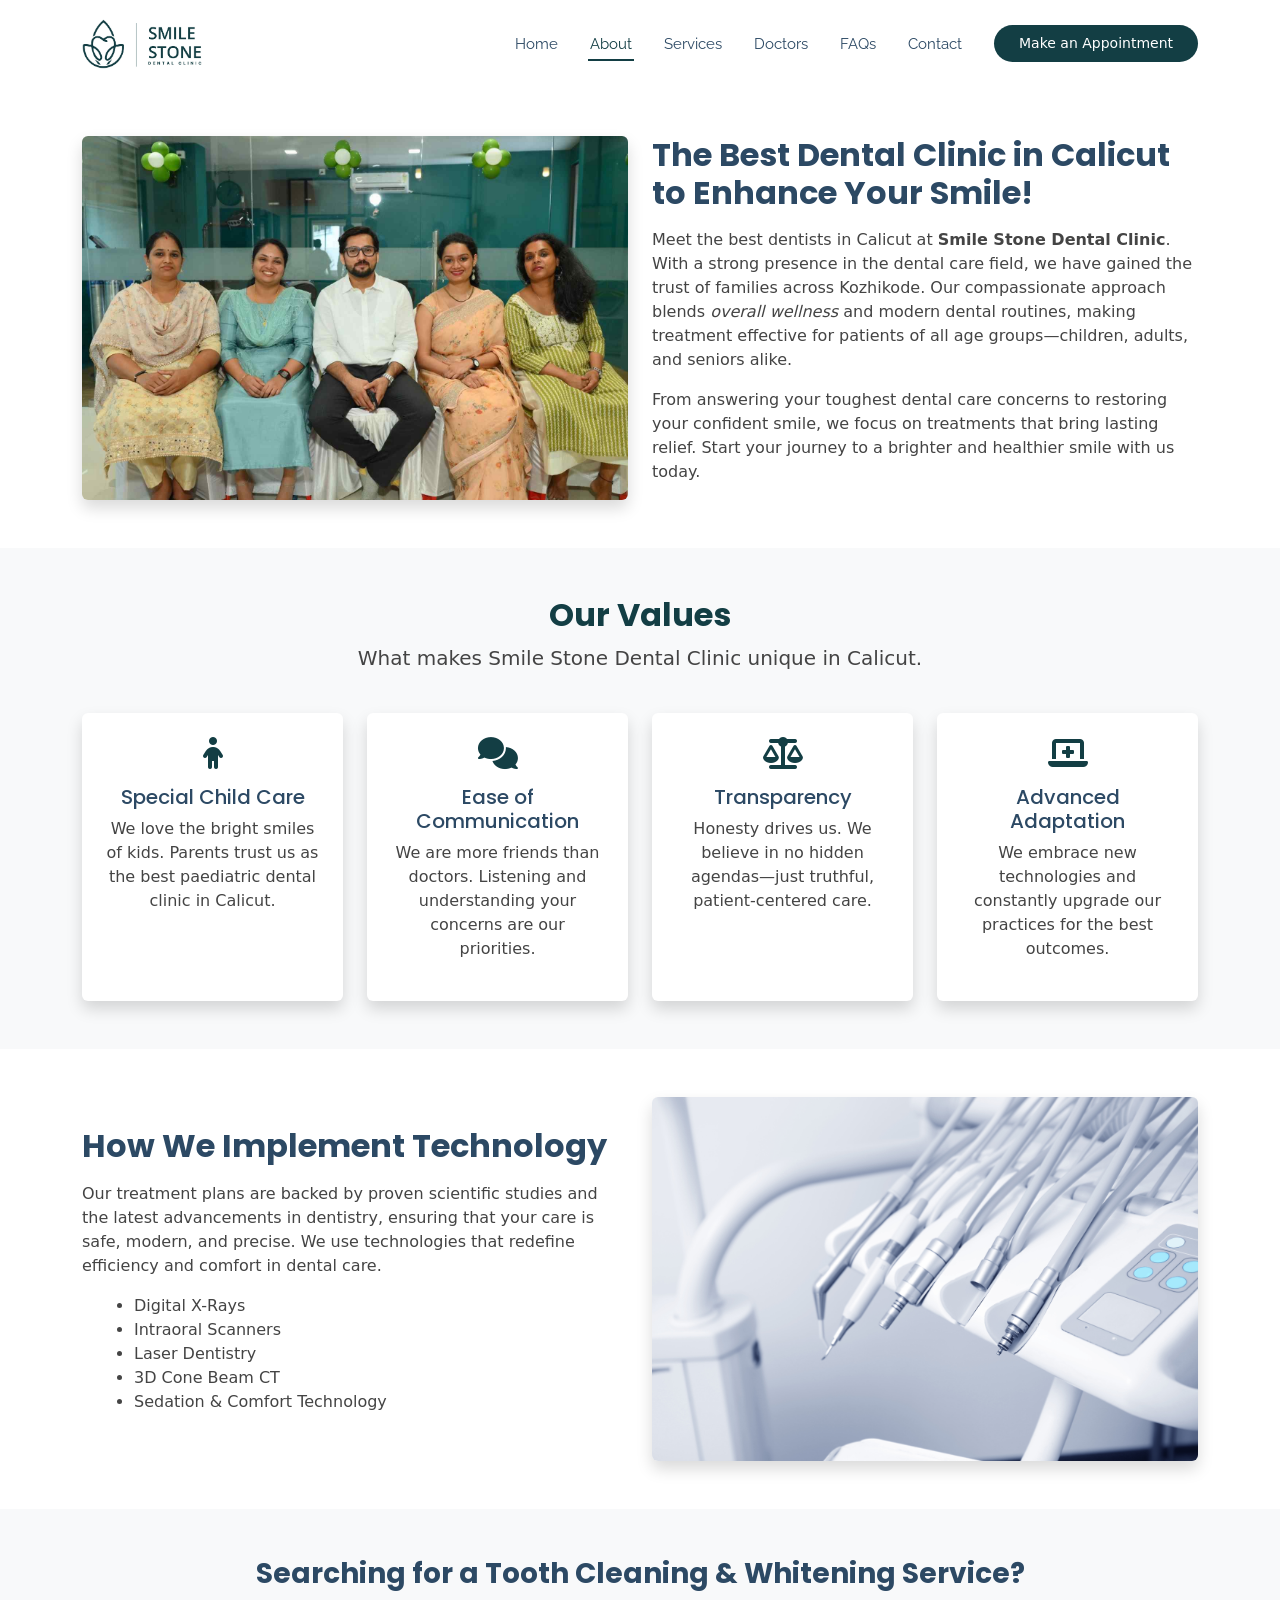
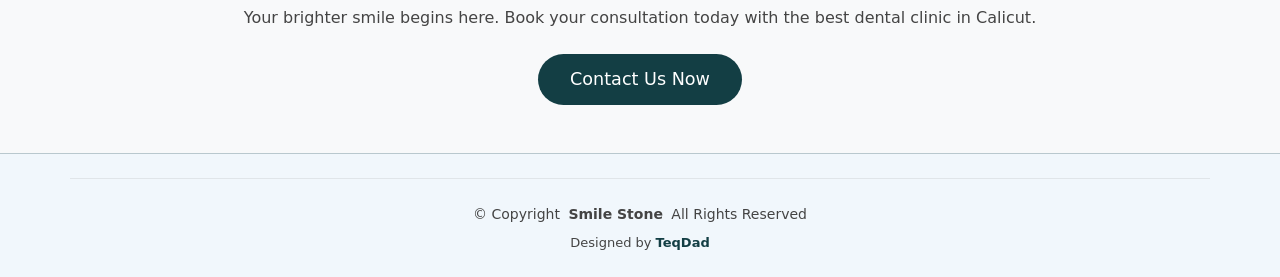
==== commit 739ed62d: "photos added in treatment section" ====
--- a/about.html
+++ b/about.html
@@ -159,7 +159,7 @@
             </ul>
           </div>
           <div class="col-lg-6 text-center" data-aos="fade-left">
-            <img src="assets/img/technology-dentistry.jpg" class="img-fluid rounded shadow"
+            <img src="assets/img/tech-dentistry.jpeg" class="img-fluid rounded shadow"
               alt="Dental Technology at Smile Stone">
           </div>
         </div>
